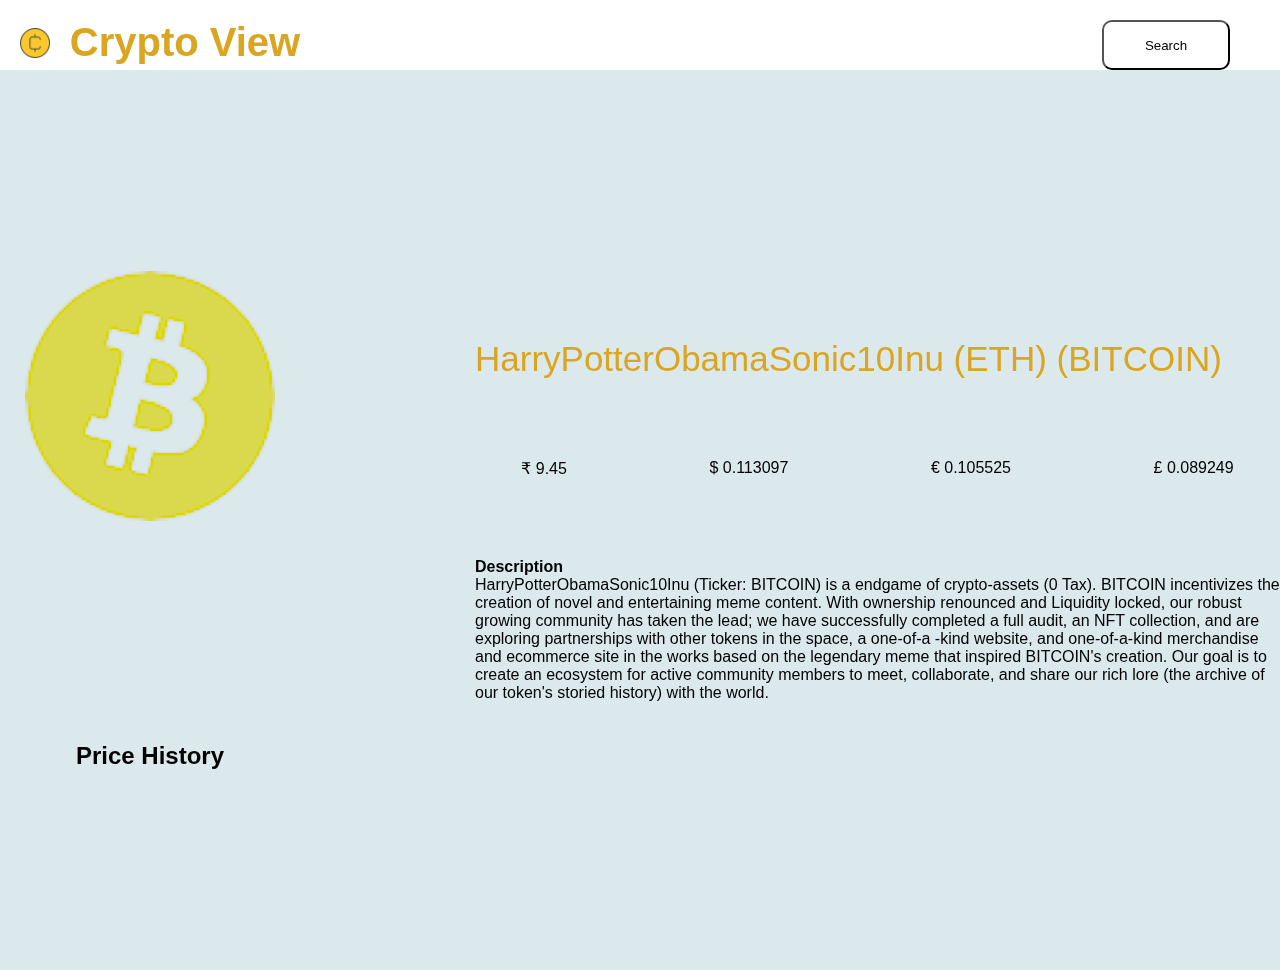
==== info.html @ 0cf984b4 "first commit" ====
<!DOCTYPE html>
<html lang="en">
  <head>
    <meta charset="UTF-8" />
    <meta name="viewport" content="width=device-width, initial-scale=1.0" />
    <title>Document</title>
    <link rel="stylesheet" href="style.css" />
  </head>
  <body>
    <div class="container">
      <nav class="nav">
        <div class="logo">
          <img src="./assests/logo.png" alt="" />
          <h1>Crypto View</h1>
        </div>
        <a href="search.html"><button id="search">Search</button></a>
      </nav>
      <section id="info-section">
        <aside>
          <img src="./assests/download.png" alt="" />
          <h2>Price History</h2>
        </aside>
        <section id="details-coin">
          <span id="info-name">HarryPotterObamaSonic10Inu (ETH) (BITCOIN)</span>
          <div class="prices">
            <span id="rupee">₹ 9.45</span>
            <span id="dollor">$ 0.113097</span>
            <span id="euro">€ 0.105525</span>
            <span id="pound">£ 0.089249</span>
          </div>
          <div class="desc">
            <h4>Description</h4>
            <p class="description" id="description">
              HarryPotterObamaSonic10Inu (Ticker: BITCOIN) is a endgame of
              crypto-assets (0 Tax). BITCOIN incentivizes the creation of novel
              and entertaining meme content. With ownership renounced and
              Liquidity locked, our robust growing community has taken the lead;
              we have successfully completed a full audit, an NFT collection,
              and are exploring partnerships with other tokens in the space, a
              one-of-a -kind website, and one-of-a-kind merchandise and
              ecommerce site in the works based on the legendary meme that
              inspired BITCOIN's creation. Our goal is to create an ecosystem
              for active community members to meet, collaborate, and share our
              rich lore (the archive of our token's storied history) with the
              world.
            </p>
          </div>
        </section>
      </section>
    </div>
  </body>
</html>
---- style.css ----
*{
    padding: 0;
    margin: 0;
    box-sizing: border-box;
}
body{
    min-height: 100vh;
    font-family: 'Segoe UI', Tahoma, Geneva, Verdana, sans-serif;
}
.container
{
    height: 100vh;
   
}
.nav{
    display: flex;
    justify-content: space-between;
 
    margin-top: 20px;
}
.logo
{
    display: flex;
    justify-content: center;
    align-items: center;
    gap: 20PX;

    width: 25%;
    height: fit-content;
    
}
.logo img{
    height: 30PX;
    cursor: pointer;
}
.logo h1{
    font-size: 2.5rem;
    cursor: pointer;
}
a{
    margin-right: 50px;
    width: 10%;
    height: 50px;
}
#search 
{
    width: 100%;
    height: 50px;
    border-radius: 10px;
    cursor: pointer;
    background-color: #fff;
    margin-right: 50px;
}
#view-Page{
    min-height: 80vh;
    background-color: rgb(219, 233, 237);
    position: relative;
    margin-top: 20px;
    display: flex;
    border: 1px solid red;
}
.details
{
    width: 50%;
    min-height: 80vh;
   
    display: flex;
    flex-direction: column;
    align-items: center;
    justify-content: center;
}
.images
{
    display: flex;
    justify-content: center;
    align-items: center;
}
.images img
{

    height: 58%;
}
footer{
    position: relative;
    bottom: 150px;
}
h1 ,h3{
    text-align: center;
    color: goldenrod;
    
}
.cards
{
    display: flex;
    gap: 20px;
    overflow-x: scroll;
    
}
.card{
    height: 80px;
    min-width: 25%;
    border: 1px solid red;
    border-radius: 10px;
    padding-left: 25px;
    display: flex;
    align-content: center;
    gap: 20px;
    
}
.card-detail{
    display: flex;
    flex-direction: column;
    margin-top: 18px;
}
.card img{
    height: 50px;
    margin-top: 15px;
    mix-blend-mode: color-burn;
}
#Search-view
{
    min-height: 80vh;
    background-color: rgb(219, 233, 237);
    position: relative;
    margin-top: 20px;
    display: flex;
    flex-direction: column;
    align-items: center;
}
#input{
    padding-left: 15px;
    padding: 15px;
    width: 300px;
    margin-top: 25px;
}
#coin-Search{
    padding: 15px;
    width: 100px;
}
.coin-cards
{
    display: flex;
    flex-direction: column;
    gap:10px;
}
.coin-result
{
    margin-top: 10px;
    background: whitesmoke;
    width: 90vw;
    display: flex;
    justify-content: space-between;
    padding-left: 10px;
    padding-right: 10px;
    border-radius: 5px;
    padding: 10px;
}
.info
{
    display: flex;
    justify-content: space-around;
    align-items: center;
    width: 25%;
    

}
.info img{
    height: 40px;
    mix-blend-mode: color-burn;
}
#info-section{
    min-height: 100vh;
    background-color: rgb(219, 233, 237);
    display: flex;
    flex-direction: row;
    justify-content:space-around;
    align-items: center;
    gap: 200px;
}
aside{
    width: 30%;
   
    height: 80vh;
    display: flex;
    flex-direction: column;
    justify-content: space-around;
    margin-left: 25px;
    align-items: center;
}
aside img{
    height: 250px;
    width: 250px;
    mix-blend-mode: color-burn;
}
#details-coin{
    display: flex;
    flex-direction: column;
    gap: 80px;

}
.prices
{
    display: flex;
    gap: 50px;
    justify-content: space-around;
}
#info-name
{
    color: goldenrod;
    font-size: 35px;
}
.footer
{
    display: flex;
    align-items: center;
    justify-content: space-between;
    height: 100px;
    border: 1px solid red;
    margin-bottom: 250px;
}
.footer a img{
    height: 10px;
}
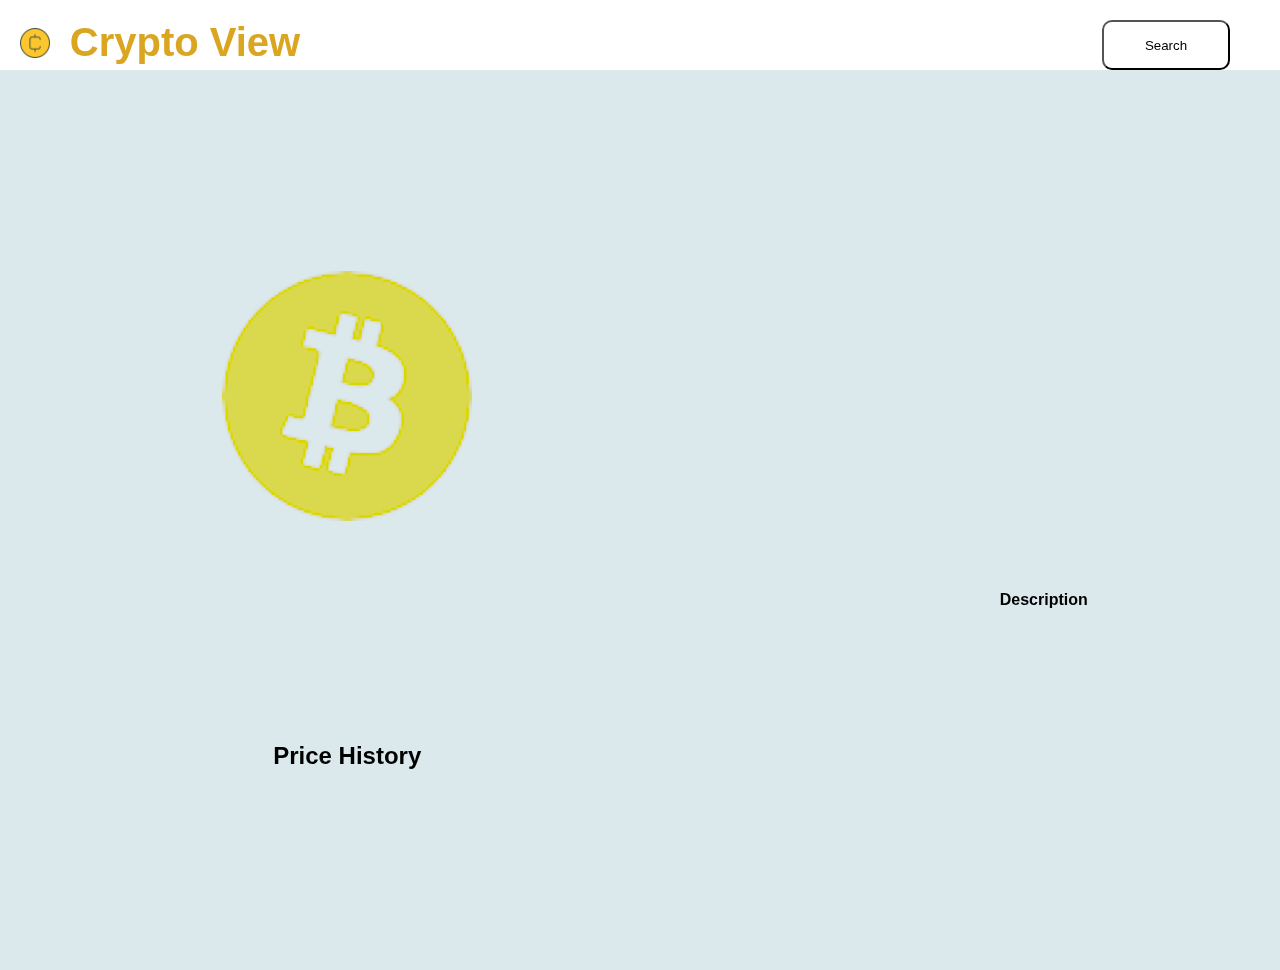
==== commit 68810902: "initial" ====
--- a/info.html
+++ b/info.html
@@ -1,52 +1,40 @@
 <!DOCTYPE html>
 <html lang="en">
-  <head>
-    <meta charset="UTF-8" />
-    <meta name="viewport" content="width=device-width, initial-scale=1.0" />
-    <title>Document</title>
-    <link rel="stylesheet" href="style.css" />
-  </head>
-  <body>
-    <div class="container">
-      <nav class="nav">
-        <div class="logo">
-          <img src="./assests/logo.png" alt="" />
-          <h1>Crypto View</h1>
+<head>
+  <meta charset="UTF-8">
+  <meta name="viewport" content="width=device-width, initial-scale=1.0">
+  <title>Coin Details</title>
+  <link rel="stylesheet" href="style.css">
+</head>
+<body>
+  <div class="container">
+    <nav class="nav">
+      <div class="logo">
+        <img src="./assests/logo.png" alt="Logo">
+        <h1>Crypto View</h1>
+      </div>
+      <a href="search.html"><button id="search">Search</button></a>
+    </nav>
+    <section id="info-section">
+      <aside>
+        <img src="./assests/download.png" alt="Logo">
+        <h2>Price History</h2>
+      </aside>
+      <section id="details-coin">
+        <span id="info-name"></span>
+        <div class="prices">
+          <span id="rupee"></span>
+          <span id="dollor"></span>
+          <span id="euro"></span>
+          <span id="pound"></span>
         </div>
-        <a href="search.html"><button id="search">Search</button></a>
-      </nav>
-      <section id="info-section">
-        <aside>
-          <img src="./assests/download.png" alt="" />
-          <h2>Price History</h2>
-        </aside>
-        <section id="details-coin">
-          <span id="info-name">HarryPotterObamaSonic10Inu (ETH) (BITCOIN)</span>
-          <div class="prices">
-            <span id="rupee">₹ 9.45</span>
-            <span id="dollor">$ 0.113097</span>
-            <span id="euro">€ 0.105525</span>
-            <span id="pound">£ 0.089249</span>
-          </div>
-          <div class="desc">
-            <h4>Description</h4>
-            <p class="description" id="description">
-              HarryPotterObamaSonic10Inu (Ticker: BITCOIN) is a endgame of
-              crypto-assets (0 Tax). BITCOIN incentivizes the creation of novel
-              and entertaining meme content. With ownership renounced and
-              Liquidity locked, our robust growing community has taken the lead;
-              we have successfully completed a full audit, an NFT collection,
-              and are exploring partnerships with other tokens in the space, a
-              one-of-a -kind website, and one-of-a-kind merchandise and
-              ecommerce site in the works based on the legendary meme that
-              inspired BITCOIN's creation. Our goal is to create an ecosystem
-              for active community members to meet, collaborate, and share our
-              rich lore (the archive of our token's storied history) with the
-              world.
-            </p>
-          </div>
-        </section>
+        <div class="desc">
+          <h4>Description</h4>
+          <p class="description" id="description"></p>
+        </div>
       </section>
-    </div>
-  </body>
+    </section>
+  </div>
+  <script src="info.js"></script>
+</body>
 </html>
--- a/style.css
+++ b/style.css
@@ -160,7 +160,7 @@
     display: flex;
     justify-content: space-around;
     align-items: center;
-    width: 25%;
+    width: 40%;
     
 
 }
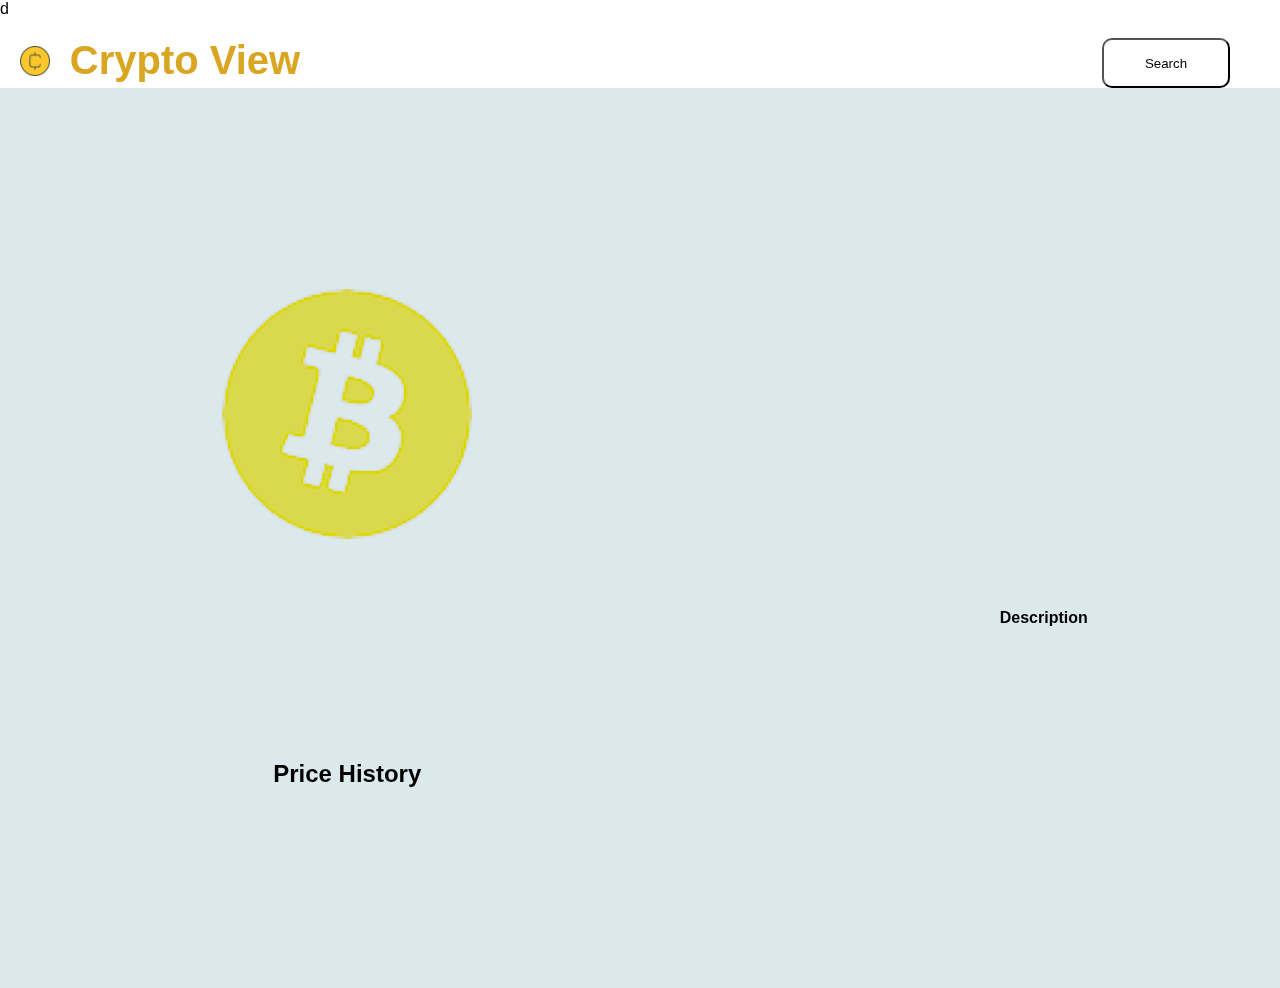
==== commit 95c01772: "initial" ====
--- a/info.html
+++ b/info.html
@@ -1,4 +1,4 @@
-<!DOCTYPE html>
+<!DOCTYPE html>d
 <html lang="en">
 <head>
   <meta charset="UTF-8">
